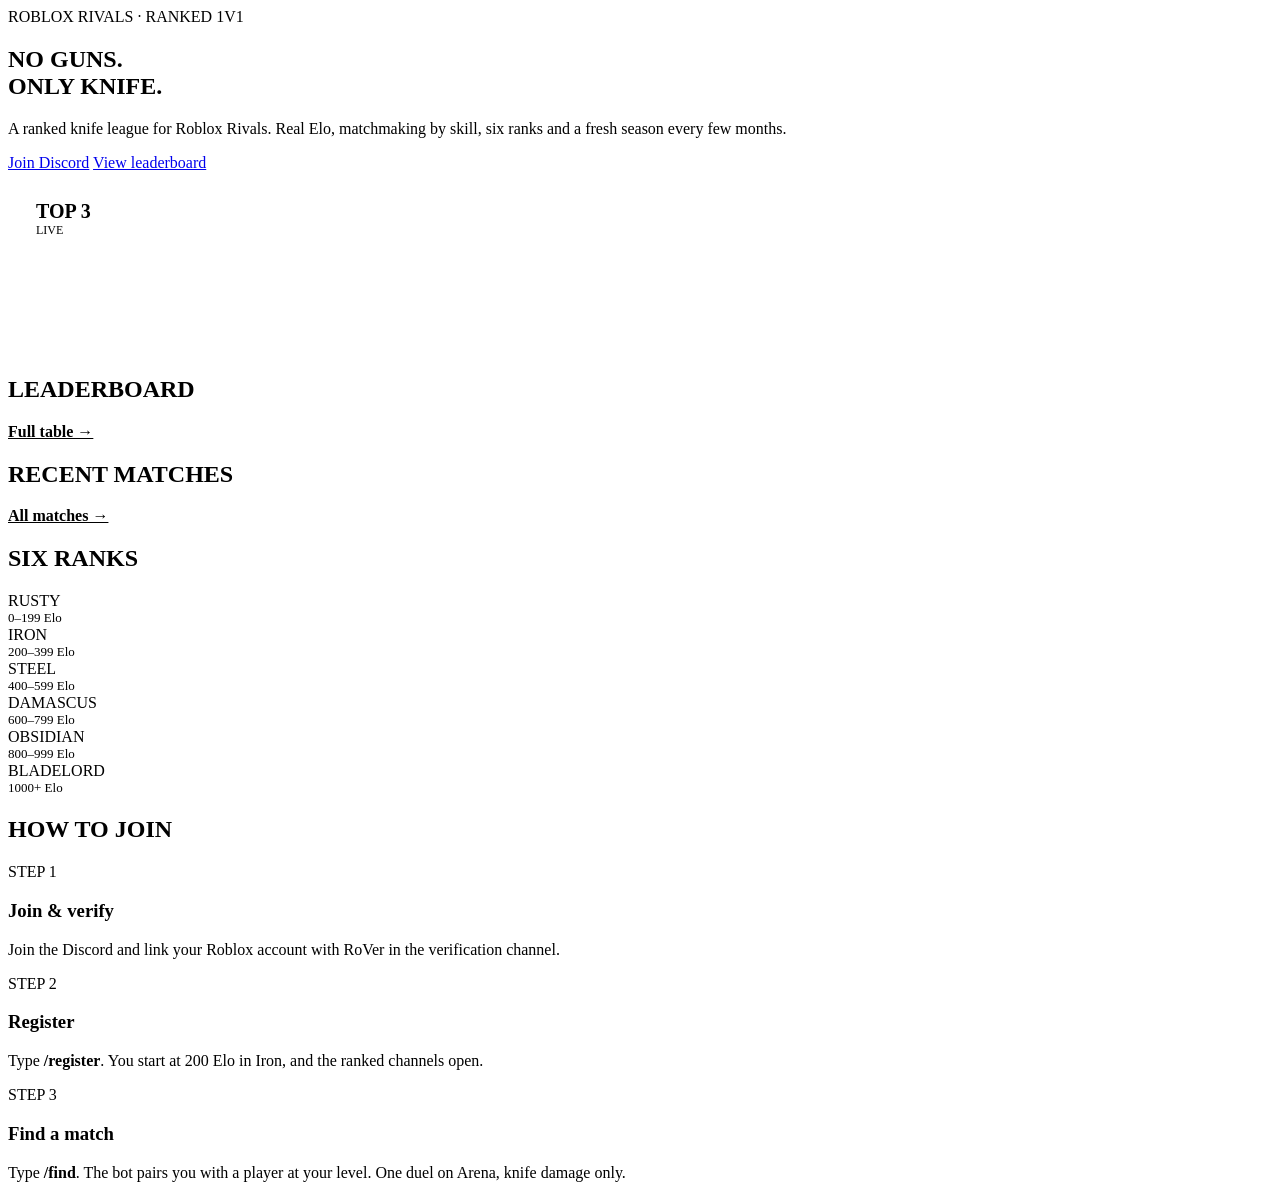
==== index.html @ c7e0f922 "Add files via upload" ====
<!doctype html>
<html lang="en">
<head>
<meta charset="utf-8">
<meta name="viewport" content="width=device-width, initial-scale=1, viewport-fit=cover">
<title>ARQ — Ranked Knife League</title>
<meta name="description" content="ARQ — ranked knife-only league for Roblox Rivals. Elo ranking, matchmaking, seasons.">
<link rel="preconnect" href="https://fonts.googleapis.com">
<link rel="preconnect" href="https://fonts.gstatic.com" crossorigin>
<link rel="stylesheet" href="https://fonts.googleapis.com/css2?family=Archivo:wdth,wght@100..125,400..900&family=IBM+Plex+Mono:wght@500;600&display=swap">
<link rel="icon" href="data:image/svg+xml,%3Csvg xmlns=%22http://www.w3.org/2000/svg%22 viewBox=%220 0 32 32%22%3E%3Crect width=%2232%22 height=%2232%22 fill=%22%230E0F12%22/%3E%3Cpolygon points=%2216,3 18,14 29,16 18,18 16,29 14,18 3,16 14,14%22 fill=%22%23E8473C%22/%3E%3C/svg%3E">
<link rel="stylesheet" href="assets/style.css">
</head>
<body data-page="home">
<header id="site-header"></header>
<main>

<section class="wrap hero">
  <div class="stack" style="gap:24px">
    <div class="eyebrow" id="eyebrow">ROBLOX RIVALS · RANKED 1V1</div>
    <h1 class="h1">NO GUNS.<br>ONLY KNIFE.</h1>
    <div class="slash"></div>
    <p class="lead">A ranked knife league for Roblox Rivals. Real Elo, matchmaking by skill, six ranks and a fresh season every few months.</p>
    <div class="row">
      <a data-join class="btn btn-primary" href="how.html">Join Discord</a>
      <a class="btn btn-ghost" href="leaderboard.html">View leaderboard</a>
    </div>
  </div>
  <div class="card" style="padding:28px;display:flex;flex-direction:column;gap:6px">
    <div class="head-row" style="margin-bottom:12px">
      <div id="season-label" style="font-weight:900;font-stretch:125%;font-size:20px">TOP 3</div>
      <div class="mono" style="font-size:12px;color:var(--dim)">LIVE</div>
    </div>
    <div id="top3"></div>
  </div>
</section>

<section class="band" aria-label="League stats"><div class="wrap stats" id="stats"></div></section>

<section class="wrap section split" style="padding-top:72px">
  <div class="stack">
    <div class="head-row"><h2 class="h2">LEADERBOARD</h2><a href="leaderboard.html" style="font-weight:700;color:var(--accent)">Full table →</a></div>
    <div id="top5"></div>
  </div>
  <div class="stack">
    <div class="head-row"><h2 class="h2">RECENT MATCHES</h2><a href="matches.html" style="font-weight:700;color:var(--accent)">All matches →</a></div>
    <div class="stack" id="recent" style="gap:12px"></div>
  </div>
</section>

<section class="wrap section">
  <h2 class="h2" style="margin-bottom:20px">SIX RANKS</h2>
  <div class="ranks">
    <div class="rank-card"><div class="bar" style="background:#C27A3A"></div><div class="body"><div class="rank-name">RUSTY</div><div class="mono muted" style="font-size:13px">0–199 Elo</div></div></div>
    <div class="rank-card"><div class="bar" style="background:#8C98A6"></div><div class="body"><div class="rank-name">IRON</div><div class="mono muted" style="font-size:13px">200–399 Elo</div></div></div>
    <div class="rank-card"><div class="bar" style="background:#9FB3C8"></div><div class="body"><div class="rank-name">STEEL</div><div class="mono muted" style="font-size:13px">400–599 Elo</div></div></div>
    <div class="rank-card"><div class="bar" style="background:#4FA3FF"></div><div class="body"><div class="rank-name">DAMASCUS</div><div class="mono muted" style="font-size:13px">600–799 Elo</div></div></div>
    <div class="rank-card"><div class="bar" style="background:#8D72E6"></div><div class="body"><div class="rank-name">OBSIDIAN</div><div class="mono muted" style="font-size:13px">800–999 Elo</div></div></div>
    <div class="rank-card"><div class="bar" style="background:#E8473C"></div><div class="body"><div class="rank-name">BLADELORD</div><div class="mono muted" style="font-size:13px">1000+ Elo</div></div></div>
  </div>
</section>

<section class="wrap section">
  <h2 class="h2" style="margin-bottom:20px">HOW TO JOIN</h2>
  <div class="steps">
    <div class="step"><div class="n">STEP 1</div><h3>Join &amp; verify</h3><p>Join the Discord and link your Roblox account with RoVer in the verification channel.</p></div>
    <div class="step"><div class="n">STEP 2</div><h3>Register</h3><p>Type <b>/register</b>. You start at 200 Elo in Iron, and the ranked channels open.</p></div>
    <div class="step"><div class="n">STEP 3</div><h3>Find a match</h3><p>Type <b>/find</b>. The bot pairs you with a player at your level. One duel on Arena, knife damage only.</p></div>
  </div>
</section>

<section class="wrap section" id="champion" hidden>
  <div class="gold-box">
    <div class="stack" style="gap:8px">
      <div class="gold-eyebrow" id="champ-label">HALL OF FAME</div>
      <div id="champ-name" style="font-weight:900;font-stretch:125%;font-size:36px"></div>
      <div class="muted" id="champ-meta"></div>
    </div>
    <a class="btn btn-gold" href="hall.html">See all seasons</a>
  </div>
</section>
</main>
<footer id="site-footer"></footer>
<script src="assets/app.js"></script>
</body>
</html>
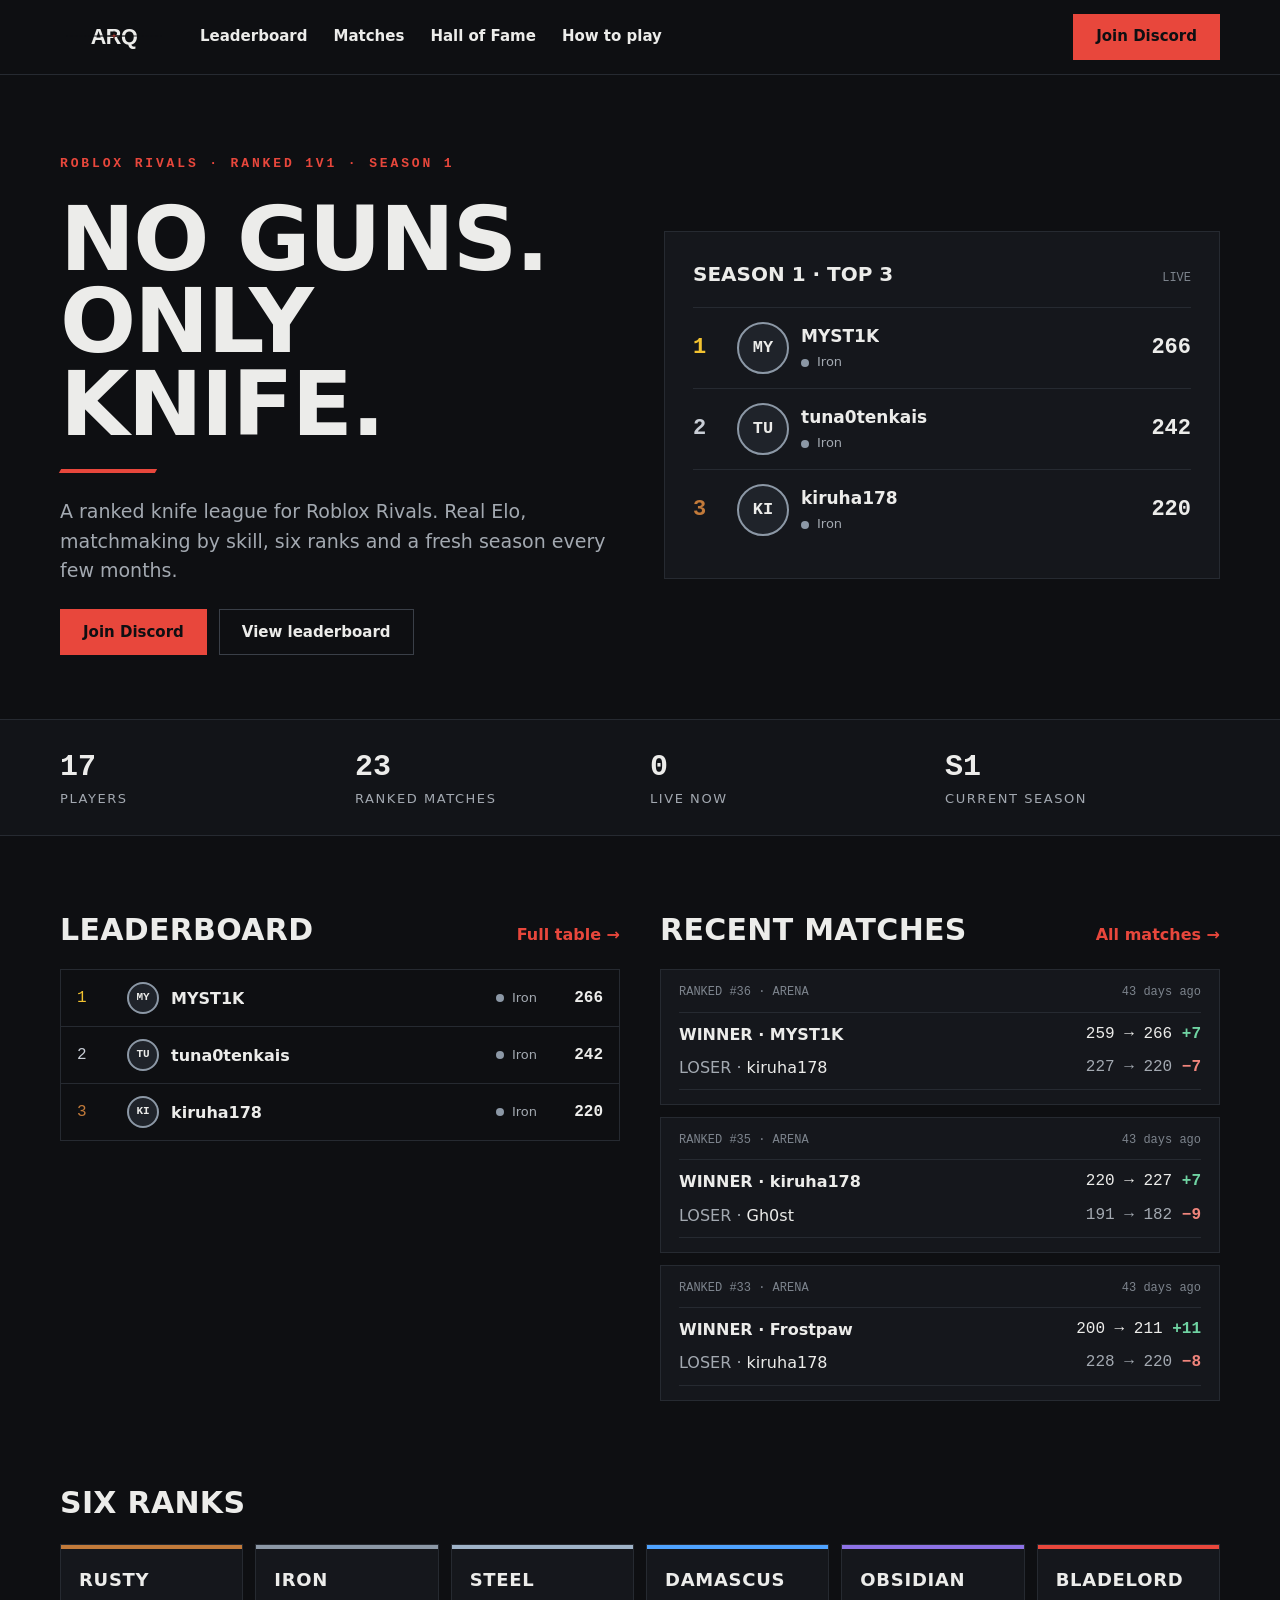
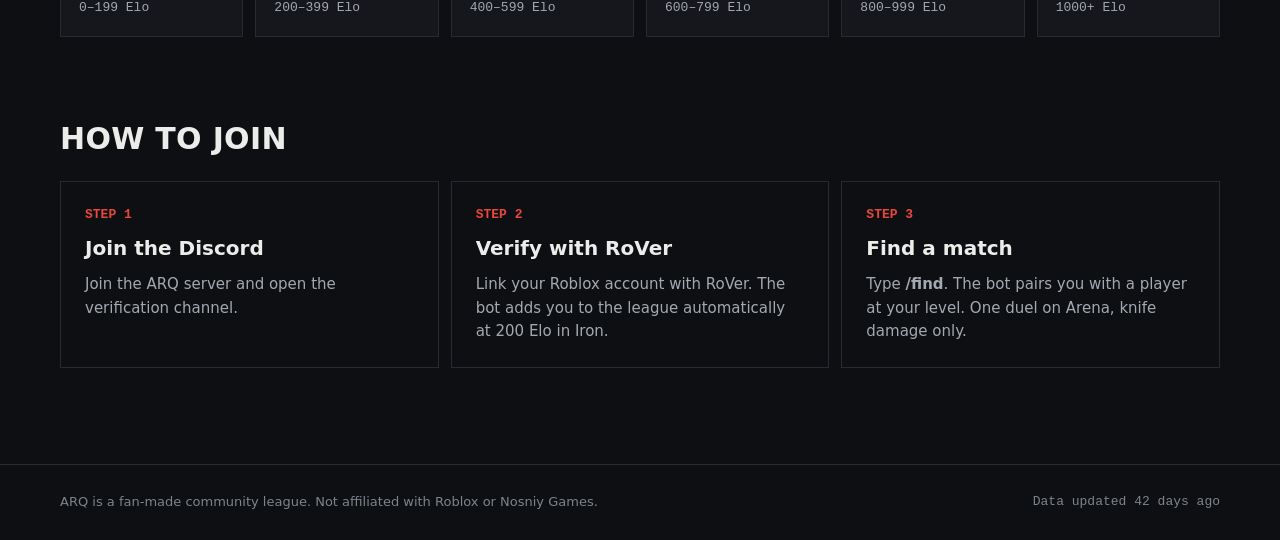
==== commit 3d09f872: "Add files via upload" ====
--- a/index.html
+++ b/index.html
@@ -63,8 +63,8 @@
 <section class="wrap section">
   <h2 class="h2" style="margin-bottom:20px">HOW TO JOIN</h2>
   <div class="steps">
-    <div class="step"><div class="n">STEP 1</div><h3>Join &amp; verify</h3><p>Join the Discord and link your Roblox account with RoVer in the verification channel.</p></div>
-    <div class="step"><div class="n">STEP 2</div><h3>Register</h3><p>Type <b>/register</b>. You start at 200 Elo in Iron, and the ranked channels open.</p></div>
+    <div class="step"><div class="n">STEP 1</div><h3>Join the Discord</h3><p>Join the ARQ server and open the verification channel.</p></div>
+    <div class="step"><div class="n">STEP 2</div><h3>Verify with RoVer</h3><p>Link your Roblox account with RoVer. The bot adds you to the league automatically at 200 Elo in Iron.</p></div>
     <div class="step"><div class="n">STEP 3</div><h3>Find a match</h3><p>Type <b>/find</b>. The bot pairs you with a player at your level. One duel on Arena, knife damage only.</p></div>
   </div>
 </section>
--- a/assets/style.css
+++ b/assets/style.css
@@ -0,0 +1,157 @@
+/* ARQ website — shared styles. Dark-only by design (matches the Discord server and logo). */
+:root {
+  --ground: #0E0F12;
+  --band: #121418;
+  --surface: #15171C;
+  --chip: #1F232A;
+  --line: #262A31;
+  --line-strong: #2E333B;
+  --ink: #ECECEA;
+  --muted: #A3A9B1;
+  --dim: #7D848D;
+  --accent: #E8473C;
+  --gold: #F2C230;
+  --win-bg: #1D3A2C; --win: #6FD3A2;
+  --loss-bg: #3A1F1D; --loss: #F29A92;
+  --display: 'Archivo', 'Arial Black', system-ui, sans-serif;
+  --mono: 'IBM Plex Mono', ui-monospace, monospace;
+  color-scheme: dark;
+}
+* { box-sizing: border-box; }
+html { background: var(--ground); }
+body { margin: 0; background: var(--ground); color: var(--ink); font-family: var(--display); font-stretch: 100%; line-height: 1.45; }
+a { color: var(--ink); text-decoration: none; }
+a:hover { color: var(--accent); }
+a:focus-visible, button:focus-visible, input:focus-visible { outline: 2px solid var(--accent); outline-offset: 2px; }
+.wrap { max-width: 1200px; margin: 0 auto; padding-left: max(20px, env(safe-area-inset-left, 0px)); padding-right: max(20px, env(safe-area-inset-right, 0px)); }
+.mono { font-family: var(--mono); font-variant-numeric: tabular-nums; }
+.muted { color: var(--muted); }
+.sr-only { position: absolute; width: 1px; height: 1px; overflow: hidden; clip: rect(0 0 0 0); white-space: nowrap; }
+
+/* header */
+.site-header { border-bottom: 1px solid var(--line); }
+.site-header .wrap { display: flex; flex-wrap: wrap; align-items: center; gap: 14px 32px; padding-block: 14px; }
+.logo { display: flex; align-items: center; }
+.nav { display: flex; flex-wrap: wrap; gap: 8px 26px; flex: 1 1 340px; font-size: 15px; font-weight: 600; }
+.nav a[aria-current="page"] { color: var(--accent); }
+.btn { display: inline-flex; align-items: center; justify-content: center; min-height: 46px; padding: 0 22px; font-weight: 800; font-size: 15px; border: 1px solid transparent; }
+.btn-primary { background: var(--accent); color: var(--ground); }
+.btn-primary:hover { color: var(--ground); filter: brightness(1.08); }
+.btn-ghost { border-color: #3A3F48; color: var(--ink); }
+.btn-gold { border-color: var(--gold); color: var(--gold); }
+
+/* type */
+.eyebrow { font-family: var(--mono); font-size: 13px; font-weight: 600; letter-spacing: 0.22em; color: var(--accent); }
+.h1 { margin: 0; font-weight: 900; font-stretch: 125%; font-size: clamp(44px, 7vw, 96px); line-height: 0.92; letter-spacing: -0.02em; text-wrap: balance; }
+.h1.sm { font-size: clamp(38px, 6vw, 72px); }
+.h2 { margin: 0; font-weight: 900; font-stretch: 125%; font-size: clamp(24px, 3vw, 30px); letter-spacing: 0.01em; }
+.lead { margin: 0; font-size: 19px; line-height: 1.55; color: var(--muted); max-width: 34em; }
+.slash { width: 96px; height: 4px; background: var(--accent); transform: skewX(-30deg); }
+
+/* layout */
+.section { padding-block: 40px; }
+.hero { padding-block: 80px 64px; display: grid; grid-template-columns: repeat(auto-fit, minmax(min(100%, 440px), 1fr)); gap: 48px; align-items: center; }
+.stack { display: flex; flex-direction: column; gap: 18px; min-width: 0; }
+.row { display: flex; flex-wrap: wrap; gap: 12px; align-items: center; }
+.split { display: grid; grid-template-columns: repeat(auto-fit, minmax(min(100%, 460px), 1fr)); gap: 40px; }
+.head-row { display: flex; flex-wrap: wrap; justify-content: space-between; align-items: baseline; gap: 12px; }
+.card { background: var(--surface); border: 1px solid var(--line); }
+.boxed { border: 1px solid var(--line); }
+
+/* stats strip */
+.band { border-block: 1px solid var(--line); background: var(--band); }
+.stats { display: grid; grid-template-columns: repeat(auto-fit, minmax(170px, 1fr)); gap: 20px; padding-block: 26px; }
+.stat-value { font-family: var(--mono); font-weight: 600; font-size: 30px; font-variant-numeric: tabular-nums; }
+.stat-label { font-size: 13px; letter-spacing: 0.12em; color: var(--muted); }
+
+/* avatars & ranks */
+.avatar { border-radius: 50%; background: var(--chip); border: 2px solid var(--line-strong); display: inline-flex; align-items: center; justify-content: center; font-family: var(--mono); font-weight: 600; flex-shrink: 0; overflow: hidden; color: var(--ink); }
+.avatar img { width: 100%; height: 100%; object-fit: cover; display: block; }
+.rank { display: inline-flex; align-items: center; gap: 8px; font-size: 13px; color: var(--muted); white-space: nowrap; }
+.dot { width: 8px; height: 8px; border-radius: 50%; flex-shrink: 0; }
+
+/* lists */
+.list-row { display: grid; grid-template-columns: 36px minmax(0, 1fr) auto auto; gap: 14px; align-items: center; padding: 12px 16px; border-bottom: 1px solid var(--line); }
+.list-row:last-child { border-bottom: 0; }
+.who { display: flex; align-items: center; gap: 12px; min-width: 0; }
+.who b { overflow: hidden; text-overflow: ellipsis; white-space: nowrap; }
+.place-1 { color: var(--gold); } .place-2 { color: #C9CED6; } .place-3 { color: #C27A3A; }
+
+/* match cards */
+.match { background: var(--surface); border: 1px solid var(--line); padding: 14px 18px; display: flex; flex-direction: column; gap: 10px; }
+.match .rule { height: 1px; background: var(--line); }
+.match .meta { display: flex; justify-content: space-between; gap: 10px; font-family: var(--mono); font-size: 12px; color: var(--dim); }
+.match .side { display: flex; justify-content: space-between; gap: 12px; align-items: center; flex-wrap: wrap; }
+.up { color: var(--win); font-weight: 600; } .down { color: #F0857C; font-weight: 600; }
+
+/* leaderboard table */
+.controls { display: flex; flex-wrap: wrap; gap: 12px; align-items: center; }
+.search { flex: 1 1 260px; min-height: 48px; padding: 0 16px; background: var(--surface); border: 1px solid var(--line-strong); color: var(--ink); font: inherit; font-size: 15px; }
+.chips { display: flex; flex-wrap: wrap; gap: 8px; }
+.chip { min-height: 44px; padding: 0 14px; display: inline-flex; align-items: center; gap: 8px; background: transparent; border: 1px solid var(--line-strong); color: var(--ink); font: inherit; font-size: 14px; font-weight: 600; cursor: pointer; }
+.chip[aria-pressed="true"] { background: #23262C; border-color: var(--ink); }
+.table-box { border: 1px solid var(--line); overflow-x: auto; }
+table { width: 100%; min-width: 760px; border-collapse: collapse; font-size: 15px; }
+th { text-align: left; padding: 14px 16px; font-family: var(--mono); font-size: 12px; font-weight: 600; letter-spacing: 0.12em; color: var(--muted); }
+td { padding: 11px 16px; border-top: 1px solid var(--line); }
+.num { text-align: right; font-family: var(--mono); font-variant-numeric: tabular-nums; }
+tr.top td { background: #14161A; }
+.form { display: inline-flex; gap: 4px; }
+.wl { width: 22px; height: 22px; display: inline-flex; align-items: center; justify-content: center; font-family: var(--mono); font-size: 11px; font-weight: 600; }
+.wl.W { background: var(--win-bg); color: var(--win); } .wl.L { background: var(--loss-bg); color: var(--loss); }
+.empty { padding: 32px 16px; color: var(--muted); text-align: center; }
+
+/* ranks grid & steps */
+.ranks { display: grid; grid-template-columns: repeat(auto-fit, minmax(160px, 1fr)); gap: 12px; }
+.rank-card { background: var(--surface); border: 1px solid var(--line); }
+.rank-card .bar { height: 4px; }
+.rank-card .body { padding: 18px; display: flex; flex-direction: column; gap: 6px; }
+.rank-name { font-weight: 900; font-stretch: 125%; font-size: 18px; letter-spacing: 0.04em; }
+.steps { display: grid; grid-template-columns: repeat(auto-fit, minmax(min(100%, 280px), 1fr)); gap: 12px; }
+.step { border: 1px solid var(--line); padding: 24px; display: flex; flex-direction: column; gap: 10px; }
+.step .n { font-family: var(--mono); font-size: 13px; font-weight: 600; color: var(--accent); }
+.step h3 { margin: 0; font-size: 20px; font-weight: 800; }
+.step p { margin: 0; font-size: 15px; line-height: 1.55; color: var(--muted); }
+.gold-box { border: 1px solid #3A3220; background: #17150F; padding: 28px; display: flex; flex-wrap: wrap; gap: 20px; align-items: center; justify-content: space-between; }
+.gold-eyebrow { font-family: var(--mono); font-size: 13px; font-weight: 600; letter-spacing: 0.18em; color: var(--gold); }
+
+/* profile */
+.profile-head { display: flex; flex-wrap: wrap; gap: 28px; align-items: center; padding-block: 24px 28px; }
+.badge { display: inline-flex; align-items: center; gap: 8px; padding: 6px 12px; border: 1px solid; font-weight: 800; font-stretch: 125%; font-size: 14px; letter-spacing: 0.06em; }
+.pstats { display: grid; grid-template-columns: repeat(auto-fit, minmax(150px, 1fr)); border: 1px solid var(--line); }
+.pstats > div { padding: 18px 20px; border-right: 1px solid var(--line); border-bottom: 1px solid var(--line); display: flex; flex-direction: column; gap: 6px; }
+.pstats .label { font-family: var(--mono); font-size: 12px; letter-spacing: 0.14em; color: var(--muted); }
+.pstats .value { font-family: var(--mono); font-weight: 600; font-size: 26px; font-variant-numeric: tabular-nums; }
+.chart { background: var(--surface); border: 1px solid var(--line); padding: 22px; display: flex; flex-direction: column; gap: 14px; }
+.chart svg { width: 100%; height: auto; display: block; }
+
+/* prose (how to play) */
+.prose { max-width: 70ch; font-size: 16px; line-height: 1.65; color: var(--muted); }
+.prose h3 { color: var(--ink); font-size: 18px; margin: 28px 0 8px; }
+.prose ul { margin: 0; padding-left: 20px; }
+.prose li { margin: 4px 0; }
+.prose b, .prose code { color: var(--ink); }
+.prose code { font-family: var(--mono); font-size: 0.92em; background: var(--chip); padding: 1px 6px; }
+
+.site-footer { border-top: 1px solid var(--line); margin-top: 56px; }
+.site-footer .wrap { display: flex; flex-wrap: wrap; gap: 14px; justify-content: space-between; align-items: center; padding-block: 28px; font-size: 13px; color: var(--dim); }
+.notice { padding: 14px 16px; border: 1px solid var(--line); background: var(--surface); color: var(--muted); font-size: 14px; }
+
+@media (prefers-reduced-motion: no-preference) {
+  .fade { animation: fade .35s ease-out both; }
+  @keyframes fade { from { opacity: .001; transform: translateY(6px); } to { opacity: 1; transform: none; } }
+}
+
+/* phones: keep the leaderboard readable without sideways scrolling */
+@media (max-width: 640px) {
+  table { min-width: 0; font-size: 14px; }
+  th, td { padding: 10px 8px; }
+  th:nth-child(3), td:nth-child(3), th:nth-child(5), td:nth-child(5), th:nth-child(6), td:nth-child(6), th:nth-child(8), td:nth-child(8) { display: none; }
+  .who b { max-width: 42vw; }
+  .site-header .wrap { gap: 10px 20px; }
+  .nav { gap: 6px 18px; font-size: 14px; }
+  .hero { padding-block: 48px 40px; }
+  .list-row { grid-template-columns: 28px minmax(0, 1fr) auto; }
+  .list-row > .rank { display: none; }
+}
+@media (max-width: 640px) { .h1.sm { font-size: clamp(30px, 9.4vw, 72px); } .h1 { overflow-wrap: anywhere; } }
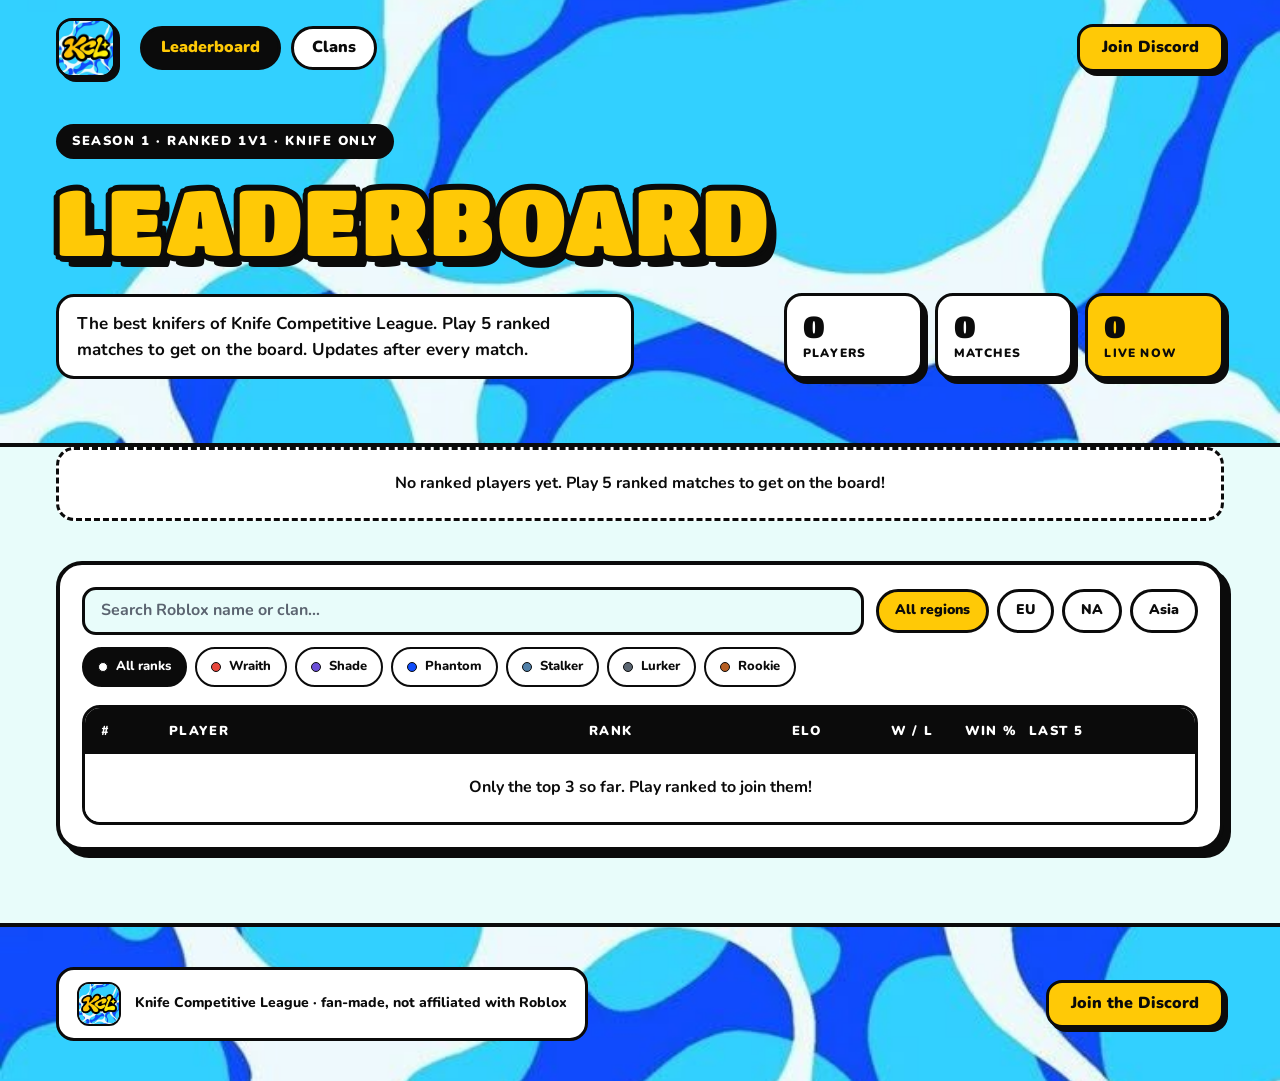
==== commit 4eaf5f8d: "Add files via upload" ====
--- a/index.html
+++ b/index.html
@@ -3,84 +3,45 @@
 <head>
 <meta charset="utf-8">
 <meta name="viewport" content="width=device-width, initial-scale=1, viewport-fit=cover">
-<title>ARQ — Ranked Knife League</title>
-<meta name="description" content="ARQ — ranked knife-only league for Roblox Rivals. Elo ranking, matchmaking, seasons.">
+<title>KCL — Leaderboard</title>
+<meta name="description" content="KCL — Knife Competitive League. Ranked knife-only 1v1 leaderboard and clan wars for Roblox Rivals.">
+<link rel="icon" href="assets/favicon.png">
 <link rel="preconnect" href="https://fonts.googleapis.com">
 <link rel="preconnect" href="https://fonts.gstatic.com" crossorigin>
-<link rel="stylesheet" href="https://fonts.googleapis.com/css2?family=Archivo:wdth,wght@100..125,400..900&family=IBM+Plex+Mono:wght@500;600&display=swap">
-<link rel="icon" href="data:image/svg+xml,%3Csvg xmlns=%22http://www.w3.org/2000/svg%22 viewBox=%220 0 32 32%22%3E%3Crect width=%2232%22 height=%2232%22 fill=%22%230E0F12%22/%3E%3Cpolygon points=%2216,3 18,14 29,16 18,18 16,29 14,18 3,16 14,14%22 fill=%22%23E8473C%22/%3E%3C/svg%3E">
+<link rel="stylesheet" href="https://fonts.googleapis.com/css2?family=Titan+One&family=Nunito:wght@600;700;800;900&display=swap">
 <link rel="stylesheet" href="assets/style.css">
 </head>
-<body data-page="home">
+<body data-page="leaderboard">
+<div class="water">
 <header id="site-header"></header>
-<main>
-
 <section class="wrap hero">
-  <div class="stack" style="gap:24px">
-    <div class="eyebrow" id="eyebrow">ROBLOX RIVALS · RANKED 1V1</div>
-    <h1 class="h1">NO GUNS.<br>ONLY KNIFE.</h1>
-    <div class="slash"></div>
-    <p class="lead">A ranked knife league for Roblox Rivals. Real Elo, matchmaking by skill, six ranks and a fresh season every few months.</p>
-    <div class="row">
-      <a data-join class="btn btn-primary" href="how.html">Join Discord</a>
-      <a class="btn btn-ghost" href="leaderboard.html">View leaderboard</a>
-    </div>
-  </div>
-  <div class="card" style="padding:28px;display:flex;flex-direction:column;gap:6px">
-    <div class="head-row" style="margin-bottom:12px">
-      <div id="season-label" style="font-weight:900;font-stretch:125%;font-size:20px">TOP 3</div>
-      <div class="mono" style="font-size:12px;color:var(--dim)">LIVE</div>
-    </div>
-    <div id="top3"></div>
-  </div>
+<div class="hero-text">
+<span class="tag" id="season">SEASON 1 · RANKED 1V1 · KNIFE ONLY</span>
+<h1 class="pop h1">LEADERBOARD</h1>
+</div>
+<div class="hero-row">
+<p class="lead">The best knifers of Knife Competitive League. Play <span id="min-games">5</span> ranked matches to get on the board. Updates after every match.</p>
+<div class="stats" id="stats"></div>
+</div>
 </section>
-
-<section class="band" aria-label="League stats"><div class="wrap stats" id="stats"></div></section>
-
-<section class="wrap section split" style="padding-top:72px">
-  <div class="stack">
-    <div class="head-row"><h2 class="h2">LEADERBOARD</h2><a href="leaderboard.html" style="font-weight:700;color:var(--accent)">Full table →</a></div>
-    <div id="top5"></div>
-  </div>
-  <div class="stack">
-    <div class="head-row"><h2 class="h2">RECENT MATCHES</h2><a href="matches.html" style="font-weight:700;color:var(--accent)">All matches →</a></div>
-    <div class="stack" id="recent" style="gap:12px"></div>
-  </div>
-</section>
-
-<section class="wrap section">
-  <h2 class="h2" style="margin-bottom:20px">SIX RANKS</h2>
-  <div class="ranks">
-    <div class="rank-card"><div class="bar" style="background:#C27A3A"></div><div class="body"><div class="rank-name">RUSTY</div><div class="mono muted" style="font-size:13px">0–199 Elo</div></div></div>
-    <div class="rank-card"><div class="bar" style="background:#8C98A6"></div><div class="body"><div class="rank-name">IRON</div><div class="mono muted" style="font-size:13px">200–399 Elo</div></div></div>
-    <div class="rank-card"><div class="bar" style="background:#9FB3C8"></div><div class="body"><div class="rank-name">STEEL</div><div class="mono muted" style="font-size:13px">400–599 Elo</div></div></div>
-    <div class="rank-card"><div class="bar" style="background:#4FA3FF"></div><div class="body"><div class="rank-name">DAMASCUS</div><div class="mono muted" style="font-size:13px">600–799 Elo</div></div></div>
-    <div class="rank-card"><div class="bar" style="background:#8D72E6"></div><div class="body"><div class="rank-name">OBSIDIAN</div><div class="mono muted" style="font-size:13px">800–999 Elo</div></div></div>
-    <div class="rank-card"><div class="bar" style="background:#E8473C"></div><div class="body"><div class="rank-name">BLADELORD</div><div class="mono muted" style="font-size:13px">1000+ Elo</div></div></div>
-  </div>
-</section>
-
-<section class="wrap section">
-  <h2 class="h2" style="margin-bottom:20px">HOW TO JOIN</h2>
-  <div class="steps">
-    <div class="step"><div class="n">STEP 1</div><h3>Join the Discord</h3><p>Join the ARQ server and open the verification channel.</p></div>
-    <div class="step"><div class="n">STEP 2</div><h3>Verify with RoVer</h3><p>Link your Roblox account with RoVer. The bot adds you to the league automatically at 200 Elo in Iron.</p></div>
-    <div class="step"><div class="n">STEP 3</div><h3>Find a match</h3><p>Type <b>/find</b>. The bot pairs you with a player at your level. One duel on Arena, knife damage only.</p></div>
-  </div>
-</section>
-
-<section class="wrap section" id="champion" hidden>
-  <div class="gold-box">
-    <div class="stack" style="gap:8px">
-      <div class="gold-eyebrow" id="champ-label">HALL OF FAME</div>
-      <div id="champ-name" style="font-weight:900;font-stretch:125%;font-size:36px"></div>
-      <div class="muted" id="champ-meta"></div>
-    </div>
-    <a class="btn btn-gold" href="hall.html">See all seasons</a>
-  </div>
+</div>
+<main class="wrap">
+<section class="podium lift" id="podium" aria-label="Top 3"></section>
+<section class="card" aria-label="All players">
+<div class="controls">
+<label for="search" class="sr-only">Search a player or clan</label>
+<input id="search" class="search" type="search" placeholder="Search Roblox name or clan…" autocomplete="off">
+<div class="chips" id="regions" role="group" aria-label="Region"></div>
+</div>
+<div class="chips" id="ranks" role="group" aria-label="Rank" style="margin-top:12px"></div>
+<div class="board" role="table" aria-label="Leaderboard">
+<div class="row head" role="row"><span role="columnheader">#</span><span role="columnheader">PLAYER</span><span role="columnheader">RANK</span><span role="columnheader" class="right">ELO</span><span role="columnheader" class="right">W / L</span><span role="columnheader" class="right">WIN %</span><span role="columnheader">LAST 5</span></div>
+<div id="rows" role="rowgroup"></div>
+<div class="notice" id="empty" hidden style="border:0;border-radius:0"></div>
+</div>
 </section>
 </main>
-<footer id="site-footer"></footer>
+<footer class="water bottom" id="site-footer"></footer>
 <script src="assets/app.js"></script>
 </body>
 </html>
--- a/assets/style.css
+++ b/assets/style.css
@@ -1,157 +1,163 @@
-/* ARQ website — shared styles. Dark-only by design (matches the Discord server and logo). */
+/* KCL website — styles (sticker look from the KCL logo) */
 :root {
-  --ground: #0E0F12;
-  --band: #121418;
-  --surface: #15171C;
-  --chip: #1F232A;
-  --line: #262A31;
-  --line-strong: #2E333B;
-  --ink: #ECECEA;
-  --muted: #A3A9B1;
-  --dim: #7D848D;
-  --accent: #E8473C;
-  --gold: #F2C230;
-  --win-bg: #1D3A2C; --win: #6FD3A2;
-  --loss-bg: #3A1F1D; --loss: #F29A92;
-  --display: 'Archivo', 'Arial Black', system-ui, sans-serif;
-  --mono: 'IBM Plex Mono', ui-monospace, monospace;
-  color-scheme: dark;
+  --ink: #0B0B0B;
+  --foam: #E8FCFA;
+  --foam-2: #F4FDFC;
+  --cyan: #32D0FF;
+  --deep: #0F4CFC;
+  --yellow: #FFC906;
+  --cream: #FFF6CC;
+  --white: #FFFFFF;
+  --muted: #33404D;
+  --display: 'Titan One', 'Arial Black', system-ui, sans-serif;
+  --body: 'Nunito', system-ui, sans-serif;
+  color-scheme: light;
 }
 * { box-sizing: border-box; }
-html { background: var(--ground); }
-body { margin: 0; background: var(--ground); color: var(--ink); font-family: var(--display); font-stretch: 100%; line-height: 1.45; }
+html { background: var(--foam); }
+body { margin: 0; background: var(--foam); color: var(--ink); font-family: var(--body); font-weight: 700; line-height: 1.45; }
 a { color: var(--ink); text-decoration: none; }
-a:hover { color: var(--accent); }
-a:focus-visible, button:focus-visible, input:focus-visible { outline: 2px solid var(--accent); outline-offset: 2px; }
-.wrap { max-width: 1200px; margin: 0 auto; padding-left: max(20px, env(safe-area-inset-left, 0px)); padding-right: max(20px, env(safe-area-inset-right, 0px)); }
-.mono { font-family: var(--mono); font-variant-numeric: tabular-nums; }
-.muted { color: var(--muted); }
+a:hover { color: var(--deep); }
+:focus-visible { outline: 3px solid var(--deep); outline-offset: 3px; }
+.wrap { max-width: 1200px; margin: 0 auto; padding-left: max(16px, env(safe-area-inset-left, 0px)); padding-right: max(16px, env(safe-area-inset-right, 0px)); }
 .sr-only { position: absolute; width: 1px; height: 1px; overflow: hidden; clip: rect(0 0 0 0); white-space: nowrap; }
 
+.pop { font-family: var(--display); font-weight: 400; color: var(--yellow); letter-spacing: .02em;
+  text-shadow: .06em 0 0 var(--ink), -.06em 0 0 var(--ink), 0 .06em 0 var(--ink), 0 -.06em 0 var(--ink),
+    .045em .045em 0 var(--ink), -.045em -.045em 0 var(--ink), .045em -.045em 0 var(--ink), -.045em .045em 0 var(--ink),
+    .1em .12em 0 var(--ink); }
+.num { font-family: var(--display); font-weight: 400; font-variant-numeric: tabular-nums; }
+
+/* water bands */
+.water { background: var(--cyan) url('water.jpg') center 30% / cover; border-bottom: 4px solid var(--ink); }
+.water.bottom { background-position: center 70%; border-bottom: 0; border-top: 4px solid var(--ink); }
+
 /* header */
-.site-header { border-bottom: 1px solid var(--line); }
-.site-header .wrap { display: flex; flex-wrap: wrap; align-items: center; gap: 14px 32px; padding-block: 14px; }
-.logo { display: flex; align-items: center; }
-.nav { display: flex; flex-wrap: wrap; gap: 8px 26px; flex: 1 1 340px; font-size: 15px; font-weight: 600; }
-.nav a[aria-current="page"] { color: var(--accent); }
-.btn { display: inline-flex; align-items: center; justify-content: center; min-height: 46px; padding: 0 22px; font-weight: 800; font-size: 15px; border: 1px solid transparent; }
-.btn-primary { background: var(--accent); color: var(--ground); }
-.btn-primary:hover { color: var(--ground); filter: brightness(1.08); }
-.btn-ghost { border-color: #3A3F48; color: var(--ink); }
-.btn-gold { border-color: var(--gold); color: var(--gold); }
+.site-header { display: flex; flex-wrap: wrap; align-items: center; gap: 14px 24px; padding-top: 18px; padding-bottom: 18px; }
+.logo img { width: 60px; height: 60px; border-radius: 16px; border: 3px solid var(--ink); box-shadow: 4px 4px 0 var(--ink); display: block; background: var(--white); }
+.nav { display: flex; flex-wrap: wrap; gap: 10px; flex: 1 1 260px; }
+.pill { display: inline-flex; align-items: center; min-height: 44px; padding: 0 18px; border-radius: 999px; background: var(--white); border: 3px solid var(--ink); font-weight: 900; font-size: 16px; }
+.pill[aria-current="page"] { background: var(--ink); color: var(--yellow); }
+.btn { display: inline-flex; align-items: center; justify-content: center; gap: 10px; min-height: 48px; padding: 0 22px; border-radius: 16px; background: var(--yellow); border: 3px solid var(--ink); box-shadow: 4px 4px 0 var(--ink); font-weight: 900; font-size: 16px; color: var(--ink); cursor: pointer; }
+.btn:hover { color: var(--ink); transform: translate(-1px, -1px); box-shadow: 5px 5px 0 var(--ink); }
 
-/* type */
-.eyebrow { font-family: var(--mono); font-size: 13px; font-weight: 600; letter-spacing: 0.22em; color: var(--accent); }
-.h1 { margin: 0; font-weight: 900; font-stretch: 125%; font-size: clamp(44px, 7vw, 96px); line-height: 0.92; letter-spacing: -0.02em; text-wrap: balance; }
-.h1.sm { font-size: clamp(38px, 6vw, 72px); }
-.h2 { margin: 0; font-weight: 900; font-stretch: 125%; font-size: clamp(24px, 3vw, 30px); letter-spacing: 0.01em; }
-.lead { margin: 0; font-size: 19px; line-height: 1.55; color: var(--muted); max-width: 34em; }
-.slash { width: 96px; height: 4px; background: var(--accent); transform: skewX(-30deg); }
+/* hero */
+.hero { display: flex; flex-wrap: wrap; align-items: flex-end; justify-content: space-between; gap: 28px; padding-top: 28px; padding-bottom: 64px; }
+.hero-text { display: flex; flex-direction: column; gap: 16px; flex: 1 1 480px; min-width: 0; }
+.tag { align-self: flex-start; padding: 8px 16px; border-radius: 999px; background: var(--ink); color: var(--white); font-weight: 900; font-size: 13px; letter-spacing: .12em; }
+.h1 { margin: 0; font-size: clamp(40px, 8vw, 92px); line-height: .98; }
+.hero-row { display: flex; flex-wrap: wrap; align-items: stretch; justify-content: space-between; gap: 20px; flex: 1 1 100%; }
+.hero-row .lead { flex: 1 1 380px; align-self: flex-end; }
+.lead { margin: 0; max-width: 34em; padding: 14px 18px; border-radius: 18px; background: var(--white); border: 3px solid var(--ink); font-size: 17px; line-height: 1.5; }
+.stats { display: grid; grid-template-columns: repeat(3, minmax(0, 1fr)); gap: 12px; flex: 0 1 440px; }
+.stat { padding: 14px 16px; border-radius: 18px; background: var(--white); border: 3px solid var(--ink); box-shadow: 5px 5px 0 var(--ink); display: flex; flex-direction: column; gap: 2px; min-width: 0; }
+.stat.hot { background: var(--yellow); }
+.stat .num { font-size: 30px; line-height: 1.1; }
+.stat .label { font-size: 12px; font-weight: 900; letter-spacing: .1em; }
+.formula { flex: 0 1 430px; padding: 16px 20px; border-radius: 20px; background: var(--white); border: 3px solid var(--ink); box-shadow: 5px 5px 0 var(--ink); display: flex; flex-direction: column; gap: 6px; }
+.formula .num { font-size: 22px; line-height: 1.25; }
 
-/* layout */
-.section { padding-block: 40px; }
-.hero { padding-block: 80px 64px; display: grid; grid-template-columns: repeat(auto-fit, minmax(min(100%, 440px), 1fr)); gap: 48px; align-items: center; }
-.stack { display: flex; flex-direction: column; gap: 18px; min-width: 0; }
-.row { display: flex; flex-wrap: wrap; gap: 12px; align-items: center; }
-.split { display: grid; grid-template-columns: repeat(auto-fit, minmax(min(100%, 460px), 1fr)); gap: 40px; }
-.head-row { display: flex; flex-wrap: wrap; justify-content: space-between; align-items: baseline; gap: 12px; }
-.card { background: var(--surface); border: 1px solid var(--line); }
-.boxed { border: 1px solid var(--line); }
+/* main */
+main { display: flex; flex-direction: column; gap: 40px; padding-bottom: 72px; }
+.card { padding: 22px; border-radius: 26px; background: var(--white); border: 4px solid var(--ink); box-shadow: 7px 7px 0 var(--ink); min-width: 0; }
+.lift { margin-top: -36px; }
+.h2 { margin: 0; font-size: 34px; }
+.notice { padding: 22px; border-radius: 18px; border: 3px dashed var(--ink); background: var(--white); text-align: center; font-size: 16px; }
 
-/* stats strip */
-.band { border-block: 1px solid var(--line); background: var(--band); }
-.stats { display: grid; grid-template-columns: repeat(auto-fit, minmax(170px, 1fr)); gap: 20px; padding-block: 26px; }
-.stat-value { font-family: var(--mono); font-weight: 600; font-size: 30px; font-variant-numeric: tabular-nums; }
-.stat-label { font-size: 13px; letter-spacing: 0.12em; color: var(--muted); }
-
-/* avatars & ranks */
-.avatar { border-radius: 50%; background: var(--chip); border: 2px solid var(--line-strong); display: inline-flex; align-items: center; justify-content: center; font-family: var(--mono); font-weight: 600; flex-shrink: 0; overflow: hidden; color: var(--ink); }
-.avatar img { width: 100%; height: 100%; object-fit: cover; display: block; }
-.rank { display: inline-flex; align-items: center; gap: 8px; font-size: 13px; color: var(--muted); white-space: nowrap; }
-.dot { width: 8px; height: 8px; border-radius: 50%; flex-shrink: 0; }
-
-/* lists */
-.list-row { display: grid; grid-template-columns: 36px minmax(0, 1fr) auto auto; gap: 14px; align-items: center; padding: 12px 16px; border-bottom: 1px solid var(--line); }
-.list-row:last-child { border-bottom: 0; }
-.who { display: flex; align-items: center; gap: 12px; min-width: 0; }
-.who b { overflow: hidden; text-overflow: ellipsis; white-space: nowrap; }
-.place-1 { color: var(--gold); } .place-2 { color: #C9CED6; } .place-3 { color: #C27A3A; }
-
-/* match cards */
-.match { background: var(--surface); border: 1px solid var(--line); padding: 14px 18px; display: flex; flex-direction: column; gap: 10px; }
-.match .rule { height: 1px; background: var(--line); }
-.match .meta { display: flex; justify-content: space-between; gap: 10px; font-family: var(--mono); font-size: 12px; color: var(--dim); }
-.match .side { display: flex; justify-content: space-between; gap: 12px; align-items: center; flex-wrap: wrap; }
-.up { color: var(--win); font-weight: 600; } .down { color: #F0857C; font-weight: 600; }
-
-/* leaderboard table */
-.controls { display: flex; flex-wrap: wrap; gap: 12px; align-items: center; }
-.search { flex: 1 1 260px; min-height: 48px; padding: 0 16px; background: var(--surface); border: 1px solid var(--line-strong); color: var(--ink); font: inherit; font-size: 15px; }
-.chips { display: flex; flex-wrap: wrap; gap: 8px; }
-.chip { min-height: 44px; padding: 0 14px; display: inline-flex; align-items: center; gap: 8px; background: transparent; border: 1px solid var(--line-strong); color: var(--ink); font: inherit; font-size: 14px; font-weight: 600; cursor: pointer; }
-.chip[aria-pressed="true"] { background: #23262C; border-color: var(--ink); }
-.table-box { border: 1px solid var(--line); overflow-x: auto; }
-table { width: 100%; min-width: 760px; border-collapse: collapse; font-size: 15px; }
-th { text-align: left; padding: 14px 16px; font-family: var(--mono); font-size: 12px; font-weight: 600; letter-spacing: 0.12em; color: var(--muted); }
-td { padding: 11px 16px; border-top: 1px solid var(--line); }
-.num { text-align: right; font-family: var(--mono); font-variant-numeric: tabular-nums; }
-tr.top td { background: #14161A; }
-.form { display: inline-flex; gap: 4px; }
-.wl { width: 22px; height: 22px; display: inline-flex; align-items: center; justify-content: center; font-family: var(--mono); font-size: 11px; font-weight: 600; }
-.wl.W { background: var(--win-bg); color: var(--win); } .wl.L { background: var(--loss-bg); color: var(--loss); }
-.empty { padding: 32px 16px; color: var(--muted); text-align: center; }
-
-/* ranks grid & steps */
-.ranks { display: grid; grid-template-columns: repeat(auto-fit, minmax(160px, 1fr)); gap: 12px; }
-.rank-card { background: var(--surface); border: 1px solid var(--line); }
-.rank-card .bar { height: 4px; }
-.rank-card .body { padding: 18px; display: flex; flex-direction: column; gap: 6px; }
-.rank-name { font-weight: 900; font-stretch: 125%; font-size: 18px; letter-spacing: 0.04em; }
-.steps { display: grid; grid-template-columns: repeat(auto-fit, minmax(min(100%, 280px), 1fr)); gap: 12px; }
-.step { border: 1px solid var(--line); padding: 24px; display: flex; flex-direction: column; gap: 10px; }
-.step .n { font-family: var(--mono); font-size: 13px; font-weight: 600; color: var(--accent); }
-.step h3 { margin: 0; font-size: 20px; font-weight: 800; }
-.step p { margin: 0; font-size: 15px; line-height: 1.55; color: var(--muted); }
-.gold-box { border: 1px solid #3A3220; background: #17150F; padding: 28px; display: flex; flex-wrap: wrap; gap: 20px; align-items: center; justify-content: space-between; }
-.gold-eyebrow { font-family: var(--mono); font-size: 13px; font-weight: 600; letter-spacing: 0.18em; color: var(--gold); }
-
-/* profile */
-.profile-head { display: flex; flex-wrap: wrap; gap: 28px; align-items: center; padding-block: 24px 28px; }
-.badge { display: inline-flex; align-items: center; gap: 8px; padding: 6px 12px; border: 1px solid; font-weight: 800; font-stretch: 125%; font-size: 14px; letter-spacing: 0.06em; }
-.pstats { display: grid; grid-template-columns: repeat(auto-fit, minmax(150px, 1fr)); border: 1px solid var(--line); }
-.pstats > div { padding: 18px 20px; border-right: 1px solid var(--line); border-bottom: 1px solid var(--line); display: flex; flex-direction: column; gap: 6px; }
-.pstats .label { font-family: var(--mono); font-size: 12px; letter-spacing: 0.14em; color: var(--muted); }
-.pstats .value { font-family: var(--mono); font-weight: 600; font-size: 26px; font-variant-numeric: tabular-nums; }
-.chart { background: var(--surface); border: 1px solid var(--line); padding: 22px; display: flex; flex-direction: column; gap: 14px; }
-.chart svg { width: 100%; height: auto; display: block; }
-
-/* prose (how to play) */
-.prose { max-width: 70ch; font-size: 16px; line-height: 1.65; color: var(--muted); }
-.prose h3 { color: var(--ink); font-size: 18px; margin: 28px 0 8px; }
-.prose ul { margin: 0; padding-left: 20px; }
-.prose li { margin: 4px 0; }
-.prose b, .prose code { color: var(--ink); }
-.prose code { font-family: var(--mono); font-size: 0.92em; background: var(--chip); padding: 1px 6px; }
-
-.site-footer { border-top: 1px solid var(--line); margin-top: 56px; }
-.site-footer .wrap { display: flex; flex-wrap: wrap; gap: 14px; justify-content: space-between; align-items: center; padding-block: 28px; font-size: 13px; color: var(--dim); }
-.notice { padding: 14px 16px; border: 1px solid var(--line); background: var(--surface); color: var(--muted); font-size: 14px; }
-
-@media (prefers-reduced-motion: no-preference) {
-  .fade { animation: fade .35s ease-out both; }
-  @keyframes fade { from { opacity: .001; transform: translateY(6px); } to { opacity: 1; transform: none; } }
+/* podium */
+.podium { display: grid; grid-template-columns: repeat(auto-fit, minmax(min(100%, 280px), 1fr)); gap: 20px; align-items: end; }
+.pod { padding: 22px; border-radius: 26px; background: var(--white); border: 4px solid var(--ink); box-shadow: 7px 7px 0 var(--ink); display: flex; flex-direction: column; gap: 14px; min-height: 220px; min-width: 0; }
+.pod.first { background: var(--yellow); min-height: 250px; }
+.pod-top { display: flex; justify-content: space-between; align-items: center; gap: 10px; }
+.pod-place { font-size: 44px; line-height: 1; }
+.pod .who { display: flex; align-items: center; gap: 14px; min-width: 0; }
+.pod .name { font-weight: 900; font-size: 22px; overflow: hidden; text-overflow: ellipsis; white-space: nowrap; }
+.pod-bottom { display: flex; justify-content: space-between; align-items: baseline; gap: 10px; }
+.pod-bottom .num { font-size: 40px; }
+@media (min-width: 900px) {
+  .pod.p1 { order: 2; } .pod.p2 { order: 1; } .pod.p3 { order: 3; }
 }
 
-/* phones: keep the leaderboard readable without sideways scrolling */
+/* avatars, badges */
+.avatar { border-radius: 50%; border: 2.5px solid var(--ink); display: inline-flex; align-items: center; justify-content: center; font-family: var(--display); color: var(--white); flex-shrink: 0; overflow: hidden; }
+.avatar img { width: 100%; height: 100%; object-fit: cover; display: block; background: var(--white); }
+.badge { display: inline-flex; align-items: center; padding: 3px 10px; border-radius: 999px; border: 2px solid var(--ink); color: var(--white); font-size: 12px; font-weight: 900; letter-spacing: .06em; white-space: nowrap; }
+.clan-tag { display: inline-flex; padding: 2px 8px; border-radius: 8px; background: var(--foam); border: 2px solid var(--ink); font-size: 12px; font-weight: 900; white-space: nowrap; }
+.clan-tag.dark { background: var(--ink); color: var(--white); border-radius: 999px; padding: 5px 12px; font-size: 13px; }
+
+/* filters */
+.controls { display: flex; flex-wrap: wrap; gap: 12px; align-items: center; }
+.search { flex: 1 1 240px; min-height: 48px; padding: 0 16px; border-radius: 14px; border: 3px solid var(--ink); background: var(--foam); font: inherit; font-size: 16px; color: var(--ink); }
+.search::placeholder { color: #5B6470; }
+.chips { display: flex; flex-wrap: wrap; gap: 8px; }
+.chip { min-height: 44px; padding: 0 16px; border-radius: 999px; border: 3px solid var(--ink); background: var(--white); color: var(--ink); font: inherit; font-weight: 900; font-size: 14px; display: inline-flex; align-items: center; gap: 8px; cursor: pointer; }
+.chip.small { min-height: 40px; border-width: 2px; font-weight: 800; font-size: 13px; padding: 0 14px; }
+.chip[aria-pressed="true"] { background: var(--ink); color: var(--white); }
+.chip.region[aria-pressed="true"] { background: var(--yellow); color: var(--ink); }
+.dot { width: 10px; height: 10px; border-radius: 50%; border: 1.5px solid var(--ink); flex-shrink: 0; }
+
+/* leaderboard rows */
+.board { border-radius: 18px; border: 3px solid var(--ink); overflow: hidden; margin-top: 18px; }
+.row { display: grid; grid-template-columns: 56px minmax(0, 1fr) 130px 90px 100px 72px 150px; align-items: center; gap: 12px; padding: 12px 16px; border-top: 2px solid var(--ink); background: var(--white); }
+.row:nth-child(even) { background: var(--foam-2); }
+.row.head { border-top: 0; background: var(--ink); color: var(--white); font-size: 13px; font-weight: 900; letter-spacing: .1em; padding-top: 14px; padding-bottom: 14px; }
+.row .place { font-family: var(--display); font-size: 20px; }
+.row .player { display: flex; align-items: center; gap: 12px; min-width: 0; }
+.row .pname { font-weight: 900; overflow: hidden; text-overflow: ellipsis; white-space: nowrap; }
+.row .elo { font-family: var(--display); font-size: 20px; text-align: right; }
+.row .right { text-align: right; font-weight: 900; }
+.row .meta { display: none; }
+.form { display: inline-flex; gap: 4px; }
+.wl { width: 24px; height: 24px; border-radius: 7px; border: 2px solid var(--ink); display: inline-flex; align-items: center; justify-content: center; font-size: 11px; font-weight: 900; }
+.wl.W { background: var(--yellow); color: var(--ink); }
+.wl.L { background: var(--ink); color: var(--white); }
+@media (max-width: 760px) {
+  .row { grid-template-columns: 34px minmax(0, 1fr) auto; gap: 10px; padding: 10px 12px; }
+  .row.head { display: none; }
+  .row .rankcell, .row .wlcell, .row .wrcell, .row .formcell { display: none; }
+  .row .meta { display: block; font-size: 12px; font-weight: 800; color: var(--muted); }
+  .row .player > div { min-width: 0; }
+  .board { border-radius: 16px; }
+}
+
+/* clans */
+.clan-row { display: grid; grid-template-columns: 56px 64px minmax(0, 1fr) auto; align-items: center; gap: 16px; padding: 12px 16px; border-radius: 18px; border: 3px solid var(--ink); background: var(--white); }
+.clan-row.first { background: var(--cream); }
+.clan-list { display: flex; flex-direction: column; gap: 12px; margin-top: 14px; }
+.emblem { border-radius: 16px; border: 3px solid var(--ink); display: inline-flex; align-items: center; justify-content: center; font-family: var(--display); color: var(--white); flex-shrink: 0; text-transform: uppercase; }
+.facts { display: flex; flex-wrap: wrap; gap: 6px; }
+.fact { padding: 3px 10px; border-radius: 999px; background: var(--foam); border: 2px solid var(--ink); font-size: 13px; font-weight: 900; }
+.score { display: flex; flex-direction: column; align-items: flex-end; }
+.score .num { font-size: 32px; line-height: 1; }
+.score span:last-child { font-size: 12px; font-weight: 900; letter-spacing: .1em; color: var(--muted); }
 @media (max-width: 640px) {
-  table { min-width: 0; font-size: 14px; }
-  th, td { padding: 10px 8px; }
-  th:nth-child(3), td:nth-child(3), th:nth-child(5), td:nth-child(5), th:nth-child(6), td:nth-child(6), th:nth-child(8), td:nth-child(8) { display: none; }
-  .who b { max-width: 42vw; }
-  .site-header .wrap { gap: 10px 20px; }
-  .nav { gap: 6px 18px; font-size: 14px; }
-  .hero { padding-block: 48px 40px; }
-  .list-row { grid-template-columns: 28px minmax(0, 1fr) auto; }
-  .list-row > .rank { display: none; }
+  .clan-row { grid-template-columns: 40px 48px minmax(0, 1fr); gap: 10px; padding: 10px 12px; }
+  .clan-row .score { grid-column: 3; align-items: flex-start; flex-direction: row; gap: 6px; align-items: baseline; }
+  .clan-row .score .num { font-size: 24px; }
 }
-@media (max-width: 640px) { .h1.sm { font-size: clamp(30px, 9.4vw, 72px); } .h1 { overflow-wrap: anywhere; } }
+.grid { display: grid; grid-template-columns: repeat(auto-fill, minmax(min(100%, 260px), 1fr)); gap: 18px; }
+.mini { padding: 18px; border-radius: 22px; background: var(--white); border: 3px solid var(--ink); box-shadow: 5px 5px 0 var(--ink); display: flex; flex-direction: column; gap: 12px; min-width: 0; }
+.mini-top { display: flex; justify-content: space-between; gap: 10px; font-size: 13px; font-weight: 900; color: var(--muted); letter-spacing: .08em; }
+.vs { display: flex; align-items: center; justify-content: space-between; gap: 10px; }
+.vs .side { display: flex; align-items: center; gap: 10px; font-weight: 900; min-width: 0; }
+.winner { align-self: flex-start; padding: 6px 12px; border-radius: 999px; background: var(--yellow); border: 2px solid var(--ink); font-weight: 900; font-size: 14px; }
+.boxes { display: grid; grid-template-columns: repeat(2, minmax(0, 1fr)); gap: 8px; }
+.box { padding: 8px 10px; border-radius: 12px; background: var(--foam); border: 2px solid var(--ink); }
+.box .k { font-size: 11px; font-weight: 900; letter-spacing: .1em; }
+.box .num { font-size: 20px; }
+
+/* footer */
+.site-footer { display: flex; flex-wrap: wrap; align-items: center; justify-content: space-between; gap: 20px; padding-top: 40px; padding-bottom: 40px; }
+.foot-card { display: flex; align-items: center; gap: 14px; padding: 12px 18px; border-radius: 18px; background: var(--white); border: 3px solid var(--ink); font-size: 14px; font-weight: 800; }
+.foot-card img { width: 44px; height: 44px; border-radius: 12px; border: 2px solid var(--ink); }
+.updated { font-size: 13px; font-weight: 800; }
+
+@media (max-width: 640px) {
+  .hero { padding-bottom: 52px; }
+  .stats { flex-basis: 100%; }
+  .stat .num { font-size: 24px; }
+  .card { padding: 14px; border-radius: 20px; box-shadow: 5px 5px 0 var(--ink); }
+  .pod { min-height: 0; }
+  .pod.first { min-height: 0; }
+}
+@media (prefers-reduced-motion: reduce) { .btn:hover { transform: none; } }
